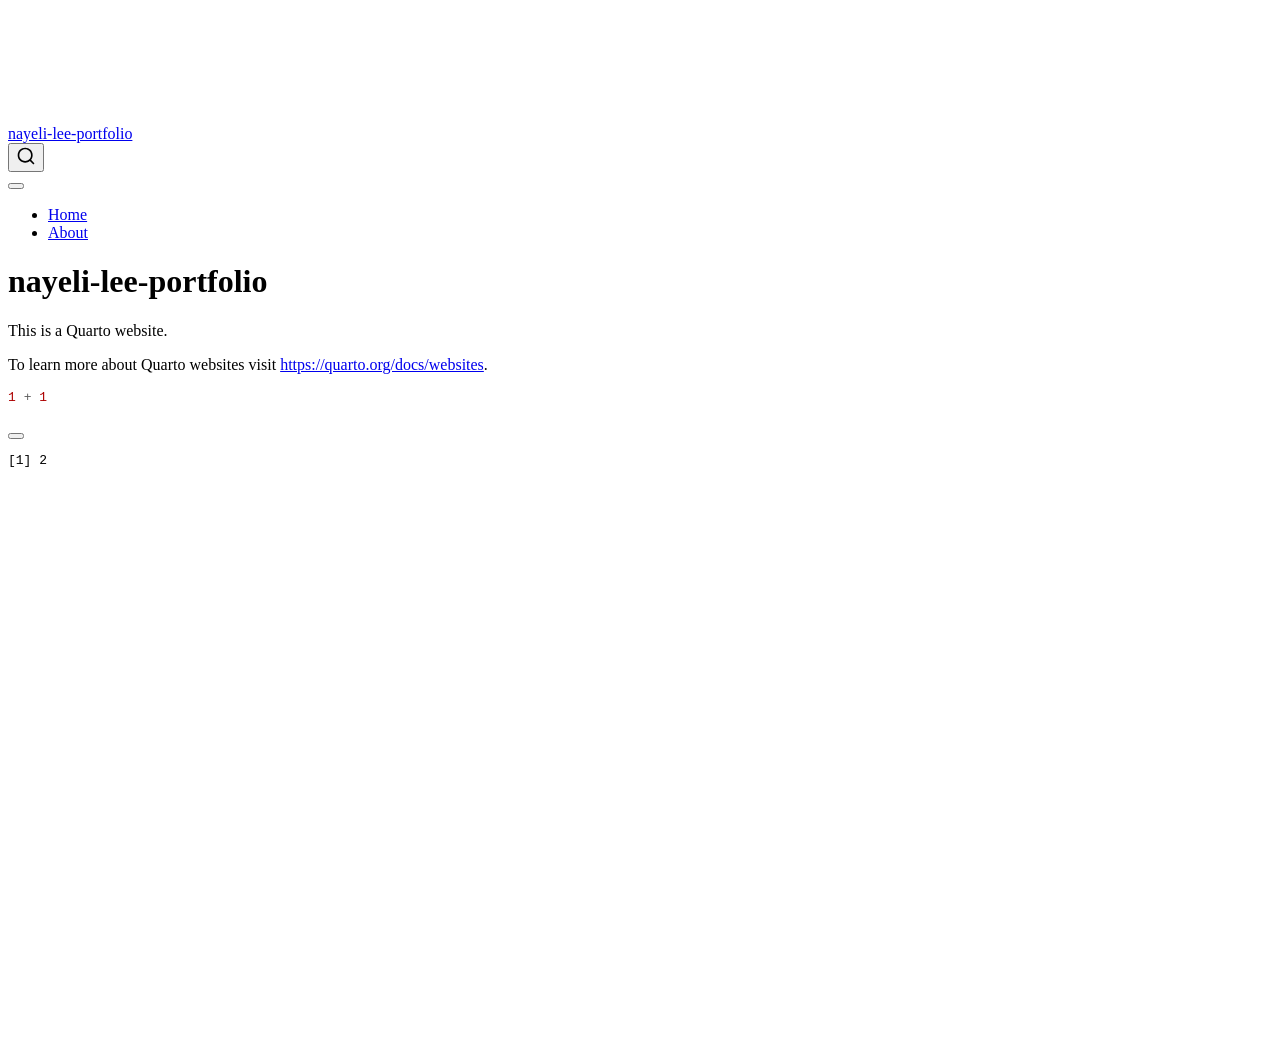
==== docs/index.html @ 95db0934 "Initial website setup" ====
<!DOCTYPE html>
<html xmlns="http://www.w3.org/1999/xhtml" lang="en" xml:lang="en"><head>

<meta charset="utf-8">
<meta name="generator" content="quarto-1.10.18">

<meta name="viewport" content="width=device-width, initial-scale=1.0, user-scalable=yes">


<title>nayeli-lee-portfolio</title>
<style>
/* Default styles provided by pandoc.
** See https://pandoc.org/MANUAL.html#variables-for-html for config info.
*/
span.smallcaps{font-variant: small-caps;}
div.columns{display: flex; gap: 1.5em;}
div.column{flex: auto;}
@media screen {
div.columns{gap: min(4vw, 1.5em);}
div.column{overflow-x: auto;}
}
div.hanging-indent{margin-left: 1.5em; text-indent: -1.5em;}
ul.task-list{list-style: none;}
ul.task-list li input[type="checkbox"] {
  width: 0.8em;
  margin: 0 0.8em 0.2em -1em; /* quarto-specific, see https://github.com/quarto-dev/quarto-cli/issues/4556 */ 
  vertical-align: middle;
}
/* CSS for syntax highlighting */
html { -webkit-text-size-adjust: 100%; }
pre > code.sourceCode { white-space: pre; position: relative; }
pre > code.sourceCode > span { display: inline-block; line-height: 1.25; }
pre > code.sourceCode > span:empty { height: 1.2em; }
.sourceCode { overflow: visible; }
code.sourceCode > span { color: inherit; text-decoration: inherit; }
div.sourceCode { margin: 1em 0; }
pre.sourceCode { margin: 0; }
@media screen {
div.sourceCode { overflow: auto; }
}
@media print {
pre > code.sourceCode { white-space: pre-wrap; }
pre > code.sourceCode > span { text-indent: -5em; padding-left: 5em; }
}
pre.numberSource code
  { counter-reset: source-line 0; }
pre.numberSource code > span
  { position: relative; left: -4em; counter-increment: source-line; }
pre.numberSource code > span > a:first-child::before
  { content: counter(source-line);
    position: relative; left: -1em; text-align: right; vertical-align: baseline;
    border: none; display: inline-block;
    -webkit-touch-callout: none; -webkit-user-select: none;
    -khtml-user-select: none; -moz-user-select: none;
    -ms-user-select: none; user-select: none;
    padding: 0 4px; width: 4em;
  }
pre.numberSource { margin-left: 3em;  padding-left: 4px; }
div.sourceCode
  {   }
@media screen {
pre > code.sourceCode > span > a:first-child::before { text-decoration: underline; }
}
</style>


<script src="site_libs/quarto-nav/quarto-nav.js"></script>
<script src="site_libs/quarto-nav/headroom.min.js"></script>
<script src="site_libs/clipboard/clipboard.min.js"></script>
<script src="site_libs/quarto-search/autocomplete.umd.js"></script>
<script src="site_libs/quarto-search/fuse.min.js"></script>
<script src="site_libs/quarto-search/quarto-search.js"></script>
<meta name="quarto:offset" content="./">
<script src="site_libs/quarto-html/quarto.js" type="module"></script>
<script src="site_libs/quarto-html/tabsets/tabsets.js" type="module"></script>
<script src="site_libs/quarto-html/popper.min.js"></script>
<script src="site_libs/quarto-html/tippy.umd.min.js"></script>
<script src="site_libs/quarto-html/anchor.min.js"></script>
<link href="site_libs/quarto-html/tippy.css" rel="stylesheet">
<link href="site_libs/quarto-html/quarto-syntax-highlighting-64a204ab8560d761af7679ceaba22944.css" rel="stylesheet" id="quarto-text-highlighting-styles">
<script src="site_libs/bootstrap/bootstrap.min.js"></script>
<link href="site_libs/bootstrap/bootstrap-icons.css" rel="stylesheet">
<link href="site_libs/bootstrap/bootstrap-172ba59bd5e0b52282274ba0c0cc16fc.min.css" rel="stylesheet" append-hash="true" id="quarto-bootstrap" data-mode="light">
<script id="quarto-search-options" type="application/json">{
  "location": "navbar",
  "copy-button": false,
  "collapse-after": 3,
  "panel-placement": "end",
  "type": "overlay",
  "limit": 50,
  "keyboard-shortcut": [
    "f",
    "/",
    "s"
  ],
  "show-item-context": false,
  "language": {
    "search-no-results-text": "No results",
    "search-matching-documents-text": "matching documents",
    "search-copy-link-title": "Copy link to search",
    "search-hide-matches-text": "Hide additional matches",
    "search-more-match-text": "more match in this document",
    "search-more-matches-text": "more matches in this document",
    "search-clear-button-title": "Clear",
    "search-text-placeholder": "",
    "search-detached-cancel-button-title": "Cancel",
    "search-submit-button-title": "Submit",
    "search-label": "Search"
  }
}</script>


<link rel="stylesheet" href="styles.css">
</head>

<body class="nav-fixed quarto-light">

<div id="quarto-search-results"></div>
  <header id="quarto-header" class="headroom fixed-top">
    <nav class="navbar navbar-expand-lg " data-bs-theme="dark">
      <div class="navbar-container container-fluid">
      <div class="navbar-brand-container mx-auto">
    <a class="navbar-brand" href="./index.html">
    <span class="navbar-title">nayeli-lee-portfolio</span>
    </a>
  </div>
            <div id="quarto-search" class="" title="Search"></div>
          <button class="navbar-toggler" type="button" data-bs-toggle="collapse" data-bs-target="#navbarCollapse" aria-controls="navbarCollapse" role="menu" aria-expanded="false" aria-label="Toggle navigation" onclick="if (window.quartoToggleHeadroom) { window.quartoToggleHeadroom(); }">
  <span class="navbar-toggler-icon"></span>
</button>
          <div class="collapse navbar-collapse" id="navbarCollapse">
            <ul class="navbar-nav navbar-nav-scroll me-auto">
  <li class="nav-item">
    <a class="nav-link active" href="./index.html" aria-current="page"> 
<span class="menu-text">Home</span></a>
  </li>  
  <li class="nav-item">
    <a class="nav-link" href="./about.html"> 
<span class="menu-text">About</span></a>
  </li>  
</ul>
          </div> <!-- /navcollapse -->
            <div class="quarto-navbar-tools">
</div>
      </div> <!-- /container-fluid -->
    </nav>
</header>
<!-- content -->
<div id="quarto-content" class="quarto-container page-columns page-rows-contents page-layout-article page-navbar">
<!-- sidebar -->
<!-- margin-sidebar -->
    <div id="quarto-margin-sidebar" class="sidebar margin-sidebar zindex-bottom">
        
    </div>
<!-- main -->
<main class="content" id="quarto-document-content">

<header id="title-block-header" class="quarto-title-block default">
<div class="quarto-title">
<h1 class="title">nayeli-lee-portfolio</h1>
</div>



<div class="quarto-title-meta">

    
  
    
  </div>
  


</header>


<p>This is a Quarto website.</p>
<p>To learn more about Quarto websites visit <a href="https://quarto.org/docs/websites" class="uri">https://quarto.org/docs/websites</a>.</p>
<div class="cell">
<div class="code-copy-outer-scaffold"><div class="sourceCode cell-code" id="cb1"><pre class="sourceCode r code-with-copy"><code class="sourceCode r"><span id="cb1-1"><a href="#cb1-1" aria-hidden="true" tabindex="-1"></a><span class="dv">1</span> <span class="sc">+</span> <span class="dv">1</span></span></code></pre></div><button title="Copy to Clipboard" class="code-copy-button"><i class="bi"></i></button></div>
<div class="cell-output cell-output-stdout">
<pre><code>[1] 2</code></pre>
</div>
</div>



</main> <!-- /main -->
<script id="quarto-html-after-body" type="application/javascript">
  window.document.addEventListener("DOMContentLoaded", function (event) {
    const icon = "";
    const anchorJS = new window.AnchorJS();
    anchorJS.options = {
      placement: 'right',
      icon: icon
    };
    anchorJS.add('.anchored');
    const isCodeAnnotation = (el) => {
      for (const clz of el.classList) {
        if (clz.startsWith('code-annotation-')) {                     
          return true;
        }
      }
      return false;
    }
    const onCopySuccess = function(e) {
      // button target
      const button = e.trigger;
      // don't keep focus
      button.blur();
      // flash "checked"
      button.classList.add('code-copy-button-checked');
      var currentTitle = button.getAttribute("title");
      button.setAttribute("title", "Copied!");
      let tooltip;
      if (window.bootstrap) {
        button.setAttribute("data-bs-toggle", "tooltip");
        button.setAttribute("data-bs-placement", "left");
        button.setAttribute("data-bs-title", "Copied!");
        tooltip = new bootstrap.Tooltip(button, 
          { trigger: "manual", 
            customClass: "code-copy-button-tooltip",
            offset: [0, -8]});
        tooltip.show();    
      }
      setTimeout(function() {
        if (tooltip) {
          tooltip.hide();
          button.removeAttribute("data-bs-title");
          button.removeAttribute("data-bs-toggle");
          button.removeAttribute("data-bs-placement");
        }
        button.setAttribute("title", currentTitle);
        button.classList.remove('code-copy-button-checked');
      }, 1000);
      // clear code selection
      e.clearSelection();
    }
    const getTextToCopy = function(trigger) {
      const outerScaffold = trigger.parentElement.cloneNode(true);
      const codeEl = outerScaffold.querySelector('code');
      for (const childEl of codeEl.children) {
        if (isCodeAnnotation(childEl)) {
          childEl.remove();
        }
      }
      return codeEl.innerText;
    }
    const clipboard = new window.ClipboardJS('.code-copy-button:not([data-in-quarto-modal])', {
      text: getTextToCopy
    });
    clipboard.on('success', onCopySuccess);
    if (window.document.getElementById('quarto-embedded-source-code-modal')) {
      const clipboardModal = new window.ClipboardJS('.code-copy-button[data-in-quarto-modal]', {
        text: getTextToCopy,
        container: window.document.getElementById('quarto-embedded-source-code-modal')
      });
      clipboardModal.on('success', onCopySuccess);
    }
      var localhostRegex = new RegExp(/^(?:http|https):\/\/localhost\:?[0-9]*\//);
      var mailtoRegex = new RegExp(/^mailto:/);
        var filterRegex = new RegExp('/' + window.location.host + '/');
      var isInternal = (href) => {
          return filterRegex.test(href) || localhostRegex.test(href) || mailtoRegex.test(href);
      }
      // Inspect non-navigation links and adorn them if external
     var links = window.document.querySelectorAll('a[href]:not(.nav-link):not(.navbar-brand):not(.toc-action):not(.sidebar-link):not(.sidebar-item-toggle):not(.pagination-link):not(.no-external):not([aria-hidden]):not(.dropdown-item):not(.quarto-navigation-tool):not(.about-link)');
      for (var i=0; i<links.length; i++) {
        const link = links[i];
        if (!isInternal(link.href)) {
          // undo the damage that might have been done by quarto-nav.js in the case of
          // links that we want to consider external
          if (link.dataset.originalHref !== undefined) {
            link.href = link.dataset.originalHref;
          }
        }
      }
    function tippyHover(el, contentFn, onTriggerFn, onUntriggerFn) {
      const config = {
        allowHTML: true,
        maxWidth: 500,
        delay: 100,
        arrow: false,
        appendTo: function(el) {
            return el.parentElement;
        },
        interactive: true,
        interactiveBorder: 10,
        theme: 'quarto',
        placement: 'bottom-start',
      };
      if (contentFn) {
        config.content = contentFn;
      }
      if (onTriggerFn) {
        config.onTrigger = onTriggerFn;
      }
      if (onUntriggerFn) {
        config.onUntrigger = onUntriggerFn;
      }
      window.tippy(el, config); 
    }
    const noterefs = window.document.querySelectorAll('a[role="doc-noteref"]');
    for (var i=0; i<noterefs.length; i++) {
      const ref = noterefs[i];
      tippyHover(ref, function() {
        // use id or data attribute instead here
        let href = ref.getAttribute('data-footnote-href') || ref.getAttribute('href');
        try { href = new URL(href).hash; } catch {}
        const id = href.replace(/^#\/?/, "");
        const note = window.document.getElementById(id);
        if (note) {
          return note.innerHTML;
        } else {
          return "";
        }
      });
    }
    const xrefs = window.document.querySelectorAll('a.quarto-xref');
    const processXRef = (id, note) => {
      // Strip column container classes
      const stripColumnClz = (el) => {
        el.classList.remove("page-full", "page-columns");
        if (el.children) {
          for (const child of el.children) {
            stripColumnClz(child);
          }
        }
      }
      stripColumnClz(note)
      if (id === null || id.startsWith('sec-')) {
        // Special case sections, only their first couple elements
        const container = document.createElement("div");
        if (note.children && note.children.length > 2) {
          container.appendChild(note.children[0].cloneNode(true));
          for (let i = 1; i < note.children.length; i++) {
            const child = note.children[i];
            if (child.tagName === "P" && child.innerText === "") {
              continue;
            } else {
              container.appendChild(child.cloneNode(true));
              break;
            }
          }
          if (window.Quarto?.typesetMath) {
            window.Quarto.typesetMath(container);
          }
          return container.innerHTML
        } else {
          if (window.Quarto?.typesetMath) {
            window.Quarto.typesetMath(note);
          }
          return note.innerHTML;
        }
      } else {
        // Remove any anchor links if they are present
        const anchorLink = note.querySelector('a.anchorjs-link');
        if (anchorLink) {
          anchorLink.remove();
        }
        if (window.Quarto?.typesetMath) {
          window.Quarto.typesetMath(note);
        }
        if (note.classList.contains("callout")) {
          return note.outerHTML;
        } else {
          return note.innerHTML;
        }
      }
    }
    for (var i=0; i<xrefs.length; i++) {
      const xref = xrefs[i];
      tippyHover(xref, undefined, function(instance) {
        instance.disable();
        let url = xref.getAttribute('href');
        let hash = undefined; 
        if (url.startsWith('#')) {
          hash = url;
        } else {
          try { hash = new URL(url).hash; } catch {}
        }
        if (hash) {
          const id = hash.replace(/^#\/?/, "");
          const note = window.document.getElementById(id);
          if (note !== null) {
            try {
              const html = processXRef(id, note.cloneNode(true));
              instance.setContent(html);
            } finally {
              instance.enable();
              instance.show();
            }
          } else {
            // See if we can fetch this
            fetch(url.split('#')[0])
            .then(res => res.text())
            .then(html => {
              const parser = new DOMParser();
              const htmlDoc = parser.parseFromString(html, "text/html");
              const note = htmlDoc.getElementById(id);
              if (note !== null) {
                const html = processXRef(id, note);
                instance.setContent(html);
              } 
            }).finally(() => {
              instance.enable();
              instance.show();
            });
          }
        } else {
          // See if we can fetch a full url (with no hash to target)
          // This is a special case and we should probably do some content thinning / targeting
          fetch(url)
          .then(res => res.text())
          .then(html => {
            const parser = new DOMParser();
            const htmlDoc = parser.parseFromString(html, "text/html");
            const note = htmlDoc.querySelector('main.content');
            if (note !== null) {
              // This should only happen for chapter cross references
              // (since there is no id in the URL)
              // remove the first header
              if (note.children.length > 0 && note.children[0].tagName === "HEADER") {
                note.children[0].remove();
              }
              const html = processXRef(null, note);
              instance.setContent(html);
            } 
          }).finally(() => {
            instance.enable();
            instance.show();
          });
        }
      }, function(instance) {
      });
    }
        let selectedAnnoteEl;
        const selectorForAnnotation = ( cell, annotation) => {
          let cellAttr = 'data-code-cell="' + cell + '"';
          let lineAttr = 'data-code-annotation="' +  annotation + '"';
          const selector = 'span[' + cellAttr + '][' + lineAttr + ']';
          return selector;
        }
        const selectCodeLines = (annoteEl) => {
          const doc = window.document;
          const targetCell = annoteEl.getAttribute("data-target-cell");
          const targetAnnotation = annoteEl.getAttribute("data-target-annotation");
          const annoteSpan = window.document.querySelector(selectorForAnnotation(targetCell, targetAnnotation));
          const lines = annoteSpan.getAttribute("data-code-lines").split(",");
          const lineIds = lines.map((line) => {
            return targetCell + "-" + line;
          })
          let top = null;
          let height = null;
          let parent = null;
          if (lineIds.length > 0) {
              //compute the position of the single el (top and bottom and make a div)
              const el = window.document.getElementById(lineIds[0]);
              top = el.offsetTop;
              height = el.offsetHeight;
              parent = el.parentElement.parentElement;
            if (lineIds.length > 1) {
              const lastEl = window.document.getElementById(lineIds[lineIds.length - 1]);
              const bottom = lastEl.offsetTop + lastEl.offsetHeight;
              height = bottom - top;
            }
            if (top !== null && height !== null && parent !== null) {
              // cook up a div (if necessary) and position it 
              let div = window.document.getElementById("code-annotation-line-highlight");
              if (div === null) {
                div = window.document.createElement("div");
                div.setAttribute("id", "code-annotation-line-highlight");
                div.style.position = 'absolute';
                parent.appendChild(div);
              }
              div.style.top = top - 2 + "px";
              div.style.height = height + 4 + "px";
              div.style.left = 0;
              let gutterDiv = window.document.getElementById("code-annotation-line-highlight-gutter");
              if (gutterDiv === null) {
                gutterDiv = window.document.createElement("div");
                gutterDiv.setAttribute("id", "code-annotation-line-highlight-gutter");
                gutterDiv.style.position = 'absolute';
                const codeCell = window.document.getElementById(targetCell);
                const gutter = codeCell.querySelector('.code-annotation-gutter');
                gutter.appendChild(gutterDiv);
              }
              gutterDiv.style.top = top - 2 + "px";
              gutterDiv.style.height = height + 4 + "px";
            }
            selectedAnnoteEl = annoteEl;
          }
        };
        const unselectCodeLines = () => {
          const elementsIds = ["code-annotation-line-highlight", "code-annotation-line-highlight-gutter"];
          elementsIds.forEach((elId) => {
            const div = window.document.getElementById(elId);
            if (div) {
              div.remove();
            }
          });
          selectedAnnoteEl = undefined;
        };
          // Handle positioning of the toggle
      window.addEventListener(
        "resize",
        throttle(() => {
          elRect = undefined;
          if (selectedAnnoteEl) {
            selectCodeLines(selectedAnnoteEl);
          }
        }, 10)
      );
      function throttle(fn, ms) {
      let throttle = false;
      let timer;
        return (...args) => {
          if(!throttle) { // first call gets through
              fn.apply(this, args);
              throttle = true;
          } else { // all the others get throttled
              if(timer) clearTimeout(timer); // cancel #2
              timer = setTimeout(() => {
                fn.apply(this, args);
                timer = throttle = false;
              }, ms);
          }
        };
      }
        // Attach click handler to the DT
        const annoteDls = window.document.querySelectorAll('dt[data-target-cell]');
        for (const annoteDlNode of annoteDls) {
          annoteDlNode.addEventListener('click', (event) => {
            const clickedEl = event.target;
            if (clickedEl !== selectedAnnoteEl) {
              unselectCodeLines();
              const activeEl = window.document.querySelector('dt[data-target-cell].code-annotation-active');
              if (activeEl) {
                activeEl.classList.remove('code-annotation-active');
              }
              selectCodeLines(clickedEl);
              clickedEl.classList.add('code-annotation-active');
            } else {
              // Unselect the line
              unselectCodeLines();
              clickedEl.classList.remove('code-annotation-active');
            }
          });
        }
    const findCites = (el) => {
      const parentEl = el.parentElement;
      if (parentEl) {
        const cites = parentEl.dataset.cites;
        if (cites) {
          return {
            el,
            cites: cites.split(' ')
          };
        } else {
          return findCites(el.parentElement)
        }
      } else {
        return undefined;
      }
    };
    var bibliorefs = window.document.querySelectorAll('a[role="doc-biblioref"]');
    for (var i=0; i<bibliorefs.length; i++) {
      const ref = bibliorefs[i];
      const citeInfo = findCites(ref);
      if (citeInfo) {
        tippyHover(citeInfo.el, function() {
          var popup = window.document.createElement('div');
          citeInfo.cites.forEach(function(cite) {
            var citeDiv = window.document.createElement('div');
            citeDiv.classList.add('hanging-indent');
            citeDiv.classList.add('csl-entry');
            var biblioDiv = window.document.getElementById('ref-' + cite);
            if (biblioDiv) {
              citeDiv.innerHTML = biblioDiv.innerHTML;
            }
            popup.appendChild(citeDiv);
          });
          return popup.innerHTML;
        });
      }
    }
  });
  </script>
</div> <!-- /content -->




</body></html>
---- docs/site_libs/quarto-html/tippy.css ----
.tippy-box[data-animation=fade][data-state=hidden]{opacity:0}[data-tippy-root]{max-width:calc(100vw - 10px)}.tippy-box{position:relative;background-color:#333;color:#fff;border-radius:4px;font-size:14px;line-height:1.4;white-space:normal;outline:0;transition-property:transform,visibility,opacity}.tippy-box[data-placement^=top]>.tippy-arrow{bottom:0}.tippy-box[data-placement^=top]>.tippy-arrow:before{bottom:-7px;left:0;border-width:8px 8px 0;border-top-color:initial;transform-origin:center top}.tippy-box[data-placement^=bottom]>.tippy-arrow{top:0}.tippy-box[data-placement^=bottom]>.tippy-arrow:before{top:-7px;left:0;border-width:0 8px 8px;border-bottom-color:initial;transform-origin:center bottom}.tippy-box[data-placement^=left]>.tippy-arrow{right:0}.tippy-box[data-placement^=left]>.tippy-arrow:before{border-width:8px 0 8px 8px;border-left-color:initial;right:-7px;transform-origin:center left}.tippy-box[data-placement^=right]>.tippy-arrow{left:0}.tippy-box[data-placement^=right]>.tippy-arrow:before{left:-7px;border-width:8px 8px 8px 0;border-right-color:initial;transform-origin:center right}.tippy-box[data-inertia][data-state=visible]{transition-timing-function:cubic-bezier(.54,1.5,.38,1.11)}.tippy-arrow{width:16px;height:16px;color:#333}.tippy-arrow:before{content:"";position:absolute;border-color:transparent;border-style:solid}.tippy-content{position:relative;padding:5px 9px;z-index:1}
---- docs/site_libs/quarto-html/quarto-syntax-highlighting-64a204ab8560d761af7679ceaba22944.css ----
/* quarto syntax highlight colors */
:root {
  --quarto-hl-ot-color: #003B4F;
  --quarto-hl-at-color: #657422;
  --quarto-hl-ss-color: #20794D;
  --quarto-hl-an-color: #5E5E5E;
  --quarto-hl-fu-color: #4758AB;
  --quarto-hl-st-color: #20794D;
  --quarto-hl-cf-color: #003B4F;
  --quarto-hl-op-color: #5E5E5E;
  --quarto-hl-er-color: #AD0000;
  --quarto-hl-bn-color: #AD0000;
  --quarto-hl-al-color: #AD0000;
  --quarto-hl-va-color: #111111;
  --quarto-hl-bu-color: inherit;
  --quarto-hl-ex-color: inherit;
  --quarto-hl-pp-color: #AD0000;
  --quarto-hl-in-color: #5E5E5E;
  --quarto-hl-vs-color: #20794D;
  --quarto-hl-wa-color: #5E5E5E;
  --quarto-hl-do-color: #5E5E5E;
  --quarto-hl-im-color: #00769E;
  --quarto-hl-ch-color: #20794D;
  --quarto-hl-dt-color: #AD0000;
  --quarto-hl-fl-color: #AD0000;
  --quarto-hl-co-color: #5E5E5E;
  --quarto-hl-cv-color: #5E5E5E;
  --quarto-hl-cn-color: #8f5902;
  --quarto-hl-sc-color: #5E5E5E;
  --quarto-hl-dv-color: #AD0000;
  --quarto-hl-kw-color: #003B4F;
}

/* other quarto variables */
:root {
  --quarto-font-monospace: SFMono-Regular, Menlo, Monaco, Consolas, "Liberation Mono", "Courier New", monospace;
}

/* syntax highlight based on Pandoc's rules */
pre > code.sourceCode > span {
  color: #003B4F;
}

code.sourceCode > span {
  color: #003B4F;
}

div.sourceCode,
div.sourceCode pre.sourceCode {
  color: #003B4F;
}

/* Normal */
code span {
  color: #003B4F;
}

/* Alert */
code span.al {
  color: #AD0000;
  font-style: inherit;
}

/* Annotation */
code span.an {
  color: #5E5E5E;
  font-style: inherit;
}

/* Attribute */
code span.at {
  color: #657422;
  font-style: inherit;
}

/* BaseN */
code span.bn {
  color: #AD0000;
  font-style: inherit;
}

/* BuiltIn */
code span.bu {
  font-style: inherit;
}

/* ControlFlow */
code span.cf {
  color: #003B4F;
  font-weight: bold;
  font-style: inherit;
}

/* Char */
code span.ch {
  color: #20794D;
  font-style: inherit;
}

/* Constant */
code span.cn {
  color: #8f5902;
  font-style: inherit;
}

/* Comment */
code span.co {
  color: #5E5E5E;
  font-style: inherit;
}

/* CommentVar */
code span.cv {
  color: #5E5E5E;
  font-style: italic;
}

/* Documentation */
code span.do {
  color: #5E5E5E;
  font-style: italic;
}

/* DataType */
code span.dt {
  color: #AD0000;
  font-style: inherit;
}

/* DecVal */
code span.dv {
  color: #AD0000;
  font-style: inherit;
}

/* Error */
code span.er {
  color: #AD0000;
  font-style: inherit;
}

/* Extension */
code span.ex {
  font-style: inherit;
}

/* Float */
code span.fl {
  color: #AD0000;
  font-style: inherit;
}

/* Function */
code span.fu {
  color: #4758AB;
  font-style: inherit;
}

/* Import */
code span.im {
  color: #00769E;
  font-style: inherit;
}

/* Information */
code span.in {
  color: #5E5E5E;
  font-style: inherit;
}

/* Keyword */
code span.kw {
  color: #003B4F;
  font-weight: bold;
  font-style: inherit;
}

/* Operator */
code span.op {
  color: #5E5E5E;
  font-style: inherit;
}

/* Other */
code span.ot {
  color: #003B4F;
  font-style: inherit;
}

/* Preprocessor */
code span.pp {
  color: #AD0000;
  font-style: inherit;
}

/* SpecialChar */
code span.sc {
  color: #5E5E5E;
  font-style: inherit;
}

/* SpecialString */
code span.ss {
  color: #20794D;
  font-style: inherit;
}

/* String */
code span.st {
  color: #20794D;
  font-style: inherit;
}

/* Variable */
code span.va {
  color: #111111;
  font-style: inherit;
}

/* VerbatimString */
code span.vs {
  color: #20794D;
  font-style: inherit;
}

/* Warning */
code span.wa {
  color: #5E5E5E;
  font-style: italic;
}

.prevent-inlining {
  content: "</";
}

/*# sourceMappingURL=9d8d5bb603a83b8298b89080a598c93b.css.map */
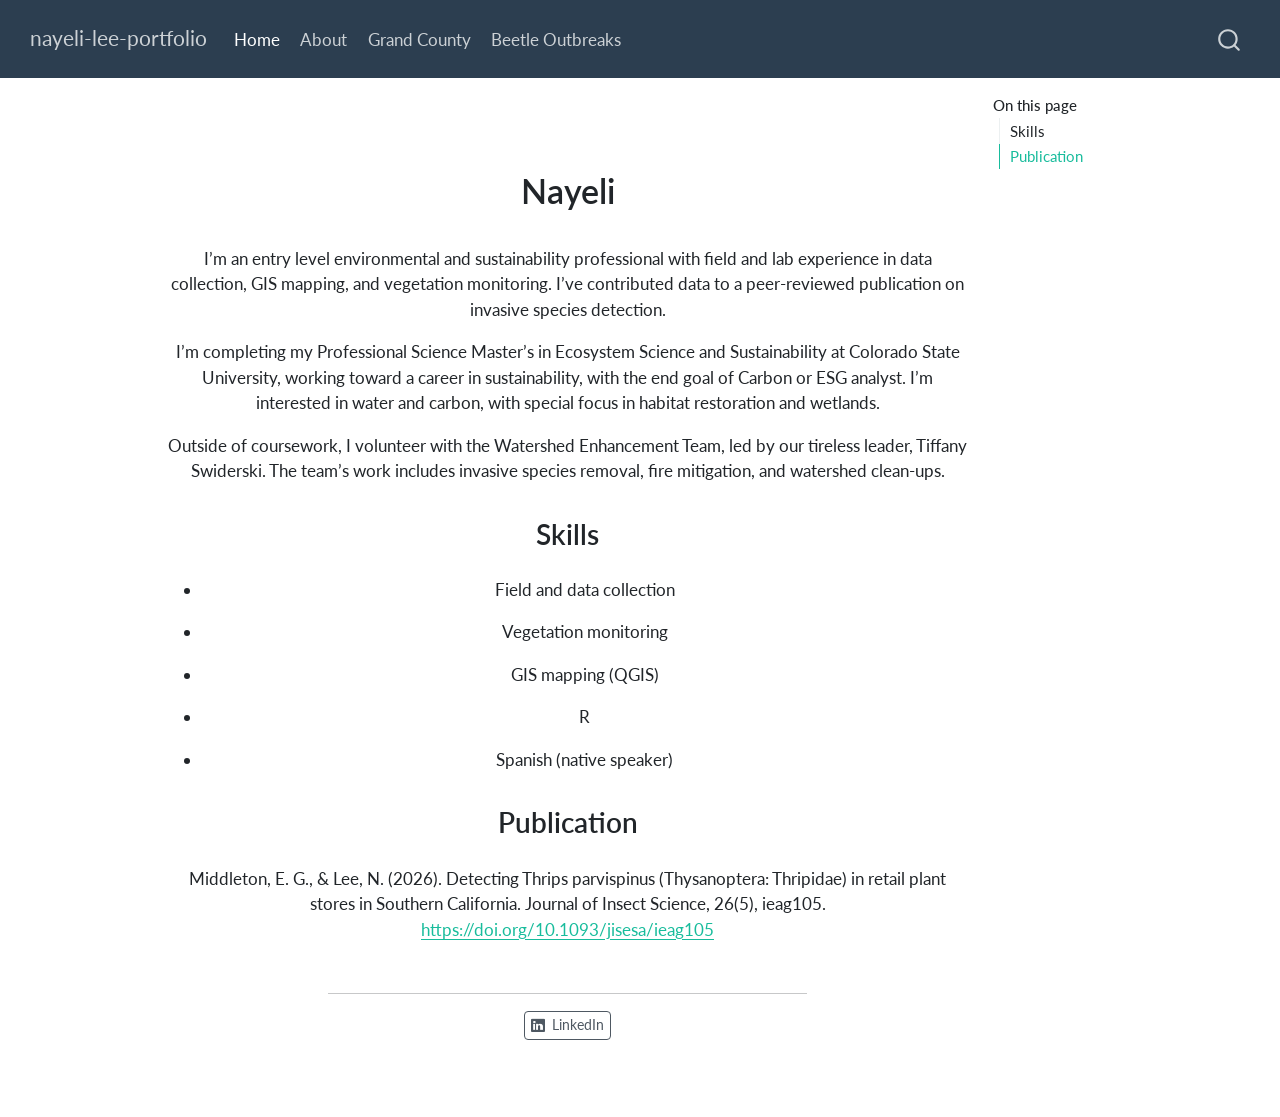
==== commit eed34e04: "Prelim save with beetle outbreak page" ====
--- a/docs/index.html
+++ b/docs/index.html
@@ -7,7 +7,7 @@
 <meta name="viewport" content="width=device-width, initial-scale=1.0, user-scalable=yes">
 
 
-<title>nayeli-lee-portfolio</title>
+<title>Nayeli – nayeli-lee-portfolio</title>
 <style>
 /* Default styles provided by pandoc.
 ** See https://pandoc.org/MANUAL.html#variables-for-html for config info.
@@ -26,41 +26,6 @@
   margin: 0 0.8em 0.2em -1em; /* quarto-specific, see https://github.com/quarto-dev/quarto-cli/issues/4556 */ 
   vertical-align: middle;
 }
-/* CSS for syntax highlighting */
-html { -webkit-text-size-adjust: 100%; }
-pre > code.sourceCode { white-space: pre; position: relative; }
-pre > code.sourceCode > span { display: inline-block; line-height: 1.25; }
-pre > code.sourceCode > span:empty { height: 1.2em; }
-.sourceCode { overflow: visible; }
-code.sourceCode > span { color: inherit; text-decoration: inherit; }
-div.sourceCode { margin: 1em 0; }
-pre.sourceCode { margin: 0; }
-@media screen {
-div.sourceCode { overflow: auto; }
-}
-@media print {
-pre > code.sourceCode { white-space: pre-wrap; }
-pre > code.sourceCode > span { text-indent: -5em; padding-left: 5em; }
-}
-pre.numberSource code
-  { counter-reset: source-line 0; }
-pre.numberSource code > span
-  { position: relative; left: -4em; counter-increment: source-line; }
-pre.numberSource code > span > a:first-child::before
-  { content: counter(source-line);
-    position: relative; left: -1em; text-align: right; vertical-align: baseline;
-    border: none; display: inline-block;
-    -webkit-touch-callout: none; -webkit-user-select: none;
-    -khtml-user-select: none; -moz-user-select: none;
-    -ms-user-select: none; user-select: none;
-    padding: 0 4px; width: 4em;
-  }
-pre.numberSource { margin-left: 3em;  padding-left: 4px; }
-div.sourceCode
-  {   }
-@media screen {
-pre > code.sourceCode > span > a:first-child::before { text-decoration: underline; }
-}
 </style>
 
 
@@ -75,12 +40,11 @@
 <script src="site_libs/quarto-html/tabsets/tabsets.js" type="module"></script>
 <script src="site_libs/quarto-html/popper.min.js"></script>
 <script src="site_libs/quarto-html/tippy.umd.min.js"></script>
-<script src="site_libs/quarto-html/anchor.min.js"></script>
 <link href="site_libs/quarto-html/tippy.css" rel="stylesheet">
 <link href="site_libs/quarto-html/quarto-syntax-highlighting-64a204ab8560d761af7679ceaba22944.css" rel="stylesheet" id="quarto-text-highlighting-styles">
 <script src="site_libs/bootstrap/bootstrap.min.js"></script>
 <link href="site_libs/bootstrap/bootstrap-icons.css" rel="stylesheet">
-<link href="site_libs/bootstrap/bootstrap-172ba59bd5e0b52282274ba0c0cc16fc.min.css" rel="stylesheet" append-hash="true" id="quarto-bootstrap" data-mode="light">
+<link href="site_libs/bootstrap/bootstrap-92404dd89b1444827012a9e3a58cda88.min.css" rel="stylesheet" append-hash="true" id="quarto-bootstrap" data-mode="light">
 <script id="quarto-search-options" type="application/json">{
   "location": "navbar",
   "copy-button": false,
@@ -138,6 +102,14 @@
     <a class="nav-link" href="./about.html"> 
 <span class="menu-text">About</span></a>
   </li>  
+  <li class="nav-item">
+    <a class="nav-link" href="./Grand_County.html"> 
+<span class="menu-text">Grand County</span></a>
+  </li>  
+  <li class="nav-item">
+    <a class="nav-link" href="./Beetles.html"> 
+<span class="menu-text">Beetle Outbreaks</span></a>
+  </li>  
 </ul>
           </div> <!-- /navcollapse -->
             <div class="quarto-navbar-tools">
@@ -149,52 +121,56 @@
 <div id="quarto-content" class="quarto-container page-columns page-rows-contents page-layout-article page-navbar">
 <!-- sidebar -->
 <!-- margin-sidebar -->
-    <div id="quarto-margin-sidebar" class="sidebar margin-sidebar zindex-bottom">
-        
+    <div id="quarto-margin-sidebar" class="sidebar margin-sidebar">
+        <nav id="TOC" role="doc-toc" class="toc-active">
+    <h2 id="toc-title">On this page</h2>
+  <ul>
+  <li><a href="#skills" id="toc-skills" class="nav-link active" data-scroll-target="#skills">Skills</a></li>
+  <li><a href="#publication" id="toc-publication" class="nav-link" data-scroll-target="#publication">Publication</a></li>
+  </ul>
+</nav>
     </div>
 <!-- main -->
-<main class="content" id="quarto-document-content">
-
-<header id="title-block-header" class="quarto-title-block default">
+<div class="quarto-about-jolla">
+ <header id="title-block-header" class="quarto-title-block default">
 <div class="quarto-title">
-<h1 class="title">nayeli-lee-portfolio</h1>
+<h1 class="title">Nayeli</h1>
 </div>
-
-
-
 <div class="quarto-title-meta">
-
-    
-  
-    
   </div>
-  
-
-
-</header>
-
-
-<p>This is a Quarto website.</p>
-<p>To learn more about Quarto websites visit <a href="https://quarto.org/docs/websites" class="uri">https://quarto.org/docs/websites</a>.</p>
-<div class="cell">
-<div class="code-copy-outer-scaffold"><div class="sourceCode cell-code" id="cb1"><pre class="sourceCode r code-with-copy"><code class="sourceCode r"><span id="cb1-1"><a href="#cb1-1" aria-hidden="true" tabindex="-1"></a><span class="dv">1</span> <span class="sc">+</span> <span class="dv">1</span></span></code></pre></div><button title="Copy to Clipboard" class="code-copy-button"><i class="bi"></i></button></div>
-<div class="cell-output cell-output-stdout">
-<pre><code>[1] 2</code></pre>
+</header><main class="content" id="quarto-document-content">
+
+<p>I’m an entry level environmental and sustainability professional with field and lab experience in data collection, GIS mapping, and vegetation monitoring. I’ve contributed data to a peer-reviewed publication on invasive species detection.</p>
+<p>I’m completing my Professional Science Master’s in Ecosystem Science and Sustainability at Colorado State University, working toward a career in sustainability, with the end goal of Carbon or ESG analyst. I’m interested in water and carbon, with special focus in habitat restoration and wetlands.</p>
+<p>Outside of coursework, I volunteer with the Watershed Enhancement Team, led by our tireless leader, Tiffany Swiderski. The team’s work includes invasive species removal, fire mitigation, and watershed clean-ups.</p>
+<section id="skills" class="level2">
+<h2 data-anchor-id="skills">Skills</h2>
+<ul>
+<li><p>Field and data collection</p></li>
+<li><p>Vegetation monitoring</p></li>
+<li><p>GIS mapping (QGIS)</p></li>
+<li><p>R</p></li>
+<li><p>Spanish (native speaker)</p></li>
+</ul>
+</section>
+<section id="publication" class="level2">
+<h2 data-anchor-id="publication">Publication</h2>
+<p>Middleton, E. G., &amp; Lee, N. (2026). Detecting Thrips parvispinus (Thysanoptera: Thripidae) in retail plant stores in Southern California. Journal of Insect Science, 26(5), ieag105. <a href="https://doi.org/10.1093/jisesa/ieag105" class="uri">https://doi.org/10.1093/jisesa/ieag105</a></p>
+
+
+</section>
+</main> 
+  <hr class="about-sep">
+   <div class="about-links">
+  <a href="/www.linkedin.com/in/nayelilee" class="about-link" rel="" target="">
+    <i class="bi bi-linkedin"></i>
+     <span class="about-link-text">LinkedIn</span>
+  </a>
 </div>
 </div>
-
-
-
-</main> <!-- /main -->
+ <!-- /main -->
 <script id="quarto-html-after-body" type="application/javascript">
   window.document.addEventListener("DOMContentLoaded", function (event) {
-    const icon = "";
-    const anchorJS = new window.AnchorJS();
-    anchorJS.options = {
-      placement: 'right',
-      icon: icon
-    };
-    anchorJS.add('.anchored');
     const isCodeAnnotation = (el) => {
       for (const clz of el.classList) {
         if (clz.startsWith('code-annotation-')) {                     
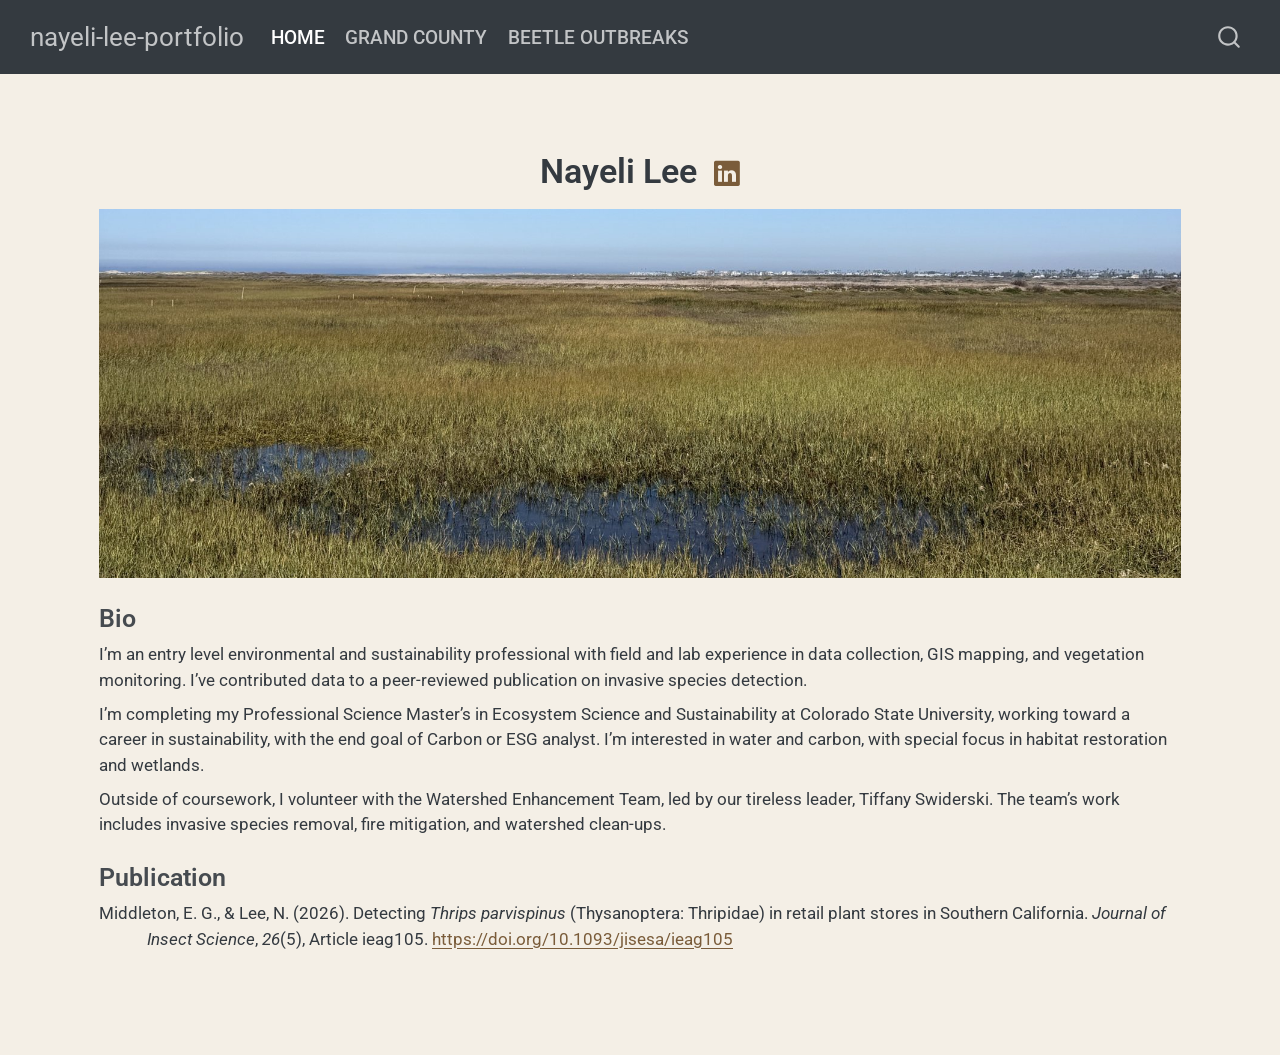
==== commit 3af36189: "Final site" ====
--- a/docs/index.html
+++ b/docs/index.html
@@ -7,7 +7,7 @@
 <meta name="viewport" content="width=device-width, initial-scale=1.0, user-scalable=yes">
 
 
-<title>Nayeli – nayeli-lee-portfolio</title>
+<title>Nayeli Lee – nayeli-lee-portfolio</title>
 <style>
 /* Default styles provided by pandoc.
 ** See https://pandoc.org/MANUAL.html#variables-for-html for config info.
@@ -44,7 +44,7 @@
 <link href="site_libs/quarto-html/quarto-syntax-highlighting-64a204ab8560d761af7679ceaba22944.css" rel="stylesheet" id="quarto-text-highlighting-styles">
 <script src="site_libs/bootstrap/bootstrap.min.js"></script>
 <link href="site_libs/bootstrap/bootstrap-icons.css" rel="stylesheet">
-<link href="site_libs/bootstrap/bootstrap-92404dd89b1444827012a9e3a58cda88.min.css" rel="stylesheet" append-hash="true" id="quarto-bootstrap" data-mode="light">
+<link href="site_libs/bootstrap/bootstrap-e4fb8862d2a362d090664fb93c2f7343.min.css" rel="stylesheet" append-hash="true" id="quarto-bootstrap" data-mode="light">
 <script id="quarto-search-options" type="application/json">{
   "location": "navbar",
   "copy-button": false,
@@ -99,10 +99,6 @@
 <span class="menu-text">Home</span></a>
   </li>  
   <li class="nav-item">
-    <a class="nav-link" href="./about.html"> 
-<span class="menu-text">About</span></a>
-  </li>  
-  <li class="nav-item">
     <a class="nav-link" href="./Grand_County.html"> 
 <span class="menu-text">Grand County</span></a>
   </li>  
@@ -118,55 +114,32 @@
     </nav>
 </header>
 <!-- content -->
-<div id="quarto-content" class="quarto-container page-columns page-rows-contents page-layout-article page-navbar">
+<div id="quarto-content" class="quarto-container page-columns page-rows-contents page-layout-full page-navbar">
 <!-- sidebar -->
 <!-- margin-sidebar -->
-    <div id="quarto-margin-sidebar" class="sidebar margin-sidebar">
-        <nav id="TOC" role="doc-toc" class="toc-active">
-    <h2 id="toc-title">On this page</h2>
-  <ul>
-  <li><a href="#skills" id="toc-skills" class="nav-link active" data-scroll-target="#skills">Skills</a></li>
-  <li><a href="#publication" id="toc-publication" class="nav-link" data-scroll-target="#publication">Publication</a></li>
-  </ul>
-</nav>
-    </div>
+    
 <!-- main -->
-<div class="quarto-about-jolla">
- <header id="title-block-header" class="quarto-title-block default">
-<div class="quarto-title">
-<h1 class="title">Nayeli</h1>
-</div>
-<div class="quarto-title-meta">
-  </div>
-</header><main class="content" id="quarto-document-content">
-
+<div class="quarto-about-jolla column-page">
+ <header id="title-block-header" class="quarto-title-block"></header><main class="content column-page" id="quarto-document-content">
+<section id="nayeli-lee" class="level1" style="text-align: center; margin-top: -7rem;">
+<h1>Nayeli Lee <a href="https://www.linkedin.com/in/nayelilee"><i class="bi bi-linkedin"></i></a></h1>
+</section>
+<p><img src="marsh_banner.jpg" class="img-fluid"></p>
+<section id="bio" class="level3">
+<h3 data-anchor-id="bio">Bio</h3>
 <p>I’m an entry level environmental and sustainability professional with field and lab experience in data collection, GIS mapping, and vegetation monitoring. I’ve contributed data to a peer-reviewed publication on invasive species detection.</p>
 <p>I’m completing my Professional Science Master’s in Ecosystem Science and Sustainability at Colorado State University, working toward a career in sustainability, with the end goal of Carbon or ESG analyst. I’m interested in water and carbon, with special focus in habitat restoration and wetlands.</p>
 <p>Outside of coursework, I volunteer with the Watershed Enhancement Team, led by our tireless leader, Tiffany Swiderski. The team’s work includes invasive species removal, fire mitigation, and watershed clean-ups.</p>
-<section id="skills" class="level2">
-<h2 data-anchor-id="skills">Skills</h2>
-<ul>
-<li><p>Field and data collection</p></li>
-<li><p>Vegetation monitoring</p></li>
-<li><p>GIS mapping (QGIS)</p></li>
-<li><p>R</p></li>
-<li><p>Spanish (native speaker)</p></li>
-</ul>
 </section>
-<section id="publication" class="level2">
-<h2 data-anchor-id="publication">Publication</h2>
-<p>Middleton, E. G., &amp; Lee, N. (2026). Detecting Thrips parvispinus (Thysanoptera: Thripidae) in retail plant stores in Southern California. Journal of Insect Science, 26(5), ieag105. <a href="https://doi.org/10.1093/jisesa/ieag105" class="uri">https://doi.org/10.1093/jisesa/ieag105</a></p>
+<section id="publication" class="level3">
+<h3 data-anchor-id="publication">Publication</h3>
+<div class="apa">
+<p>Middleton, E. G., &amp; Lee, N. (2026). Detecting <em>Thrips parvispinus</em> (Thysanoptera: Thripidae) in retail plant stores in Southern California. <em>Journal of Insect Science</em>, <em>26</em>(5), Article ieag105. <a href="https://doi.org/10.1093/jisesa/ieag105" class="uri">https://doi.org/10.1093/jisesa/ieag105</a></p>
+</div>
 
 
 </section>
-</main> 
-  <hr class="about-sep">
-   <div class="about-links">
-  <a href="/www.linkedin.com/in/nayelilee" class="about-link" rel="" target="">
-    <i class="bi bi-linkedin"></i>
-     <span class="about-link-text">LinkedIn</span>
-  </a>
-</div>
+</main>  
 </div>
  <!-- /main -->
 <script id="quarto-html-after-body" type="application/javascript">
--- a/docs/styles.css
+++ b/docs/styles.css
@@ -0,0 +1,42 @@
+/* css styles */
+
+/* centered titles */
+.quarto-title h1.title { text-align: center; }
+
+/* Filling out the nav bar*/
+.navbar-brand { font-size: 1.5rem; }
+.navbar-nav .nav-link { font-size: 1.1rem; }
+.navbar { padding-top: 0.75rem; padding-bottom: 0.75rem; }
+
+/* tighter page edges */
+main.content { padding-left: 2rem; padding-right: 2rem; }
+
+/* earthy link colors */
+#quarto-content a { color: #7a5c3a; }
+#quarto-content a:hover { color: #4f3a22; }
+
+body { background-color: #f4efe6; }
+
+/* Skills text stays centered */
+#quarto-content .skills p { text-align: center; }
+
+/* APA reference: left-aligned with a hanging indent */
+#quarto-content .apa p { text-align: left; padding-left: 0.5in; text-indent: -0.5in; }
+
+/* left-align text */
+#quarto-content p,
+#quarto-content h2,
+#quarto-content h3 { text-align: left; }
+#quarto-content h1 { text-align: center; font-size: 2rem; }
+#quarto-content h1 a { font-size: 1.5rem; margin-left: 0.5rem; }
+
+
+
+/* LinkedIn link under the name */
+#quarto-content .linkedin p { text-align: center; margin-bottom: 1rem; }
+
+#quarto-content p { margin-bottom: 0.5rem; }
+
+@media (max-width: 991px) {
+  .navbar-brand { font-size: 1.1rem; }
+}
